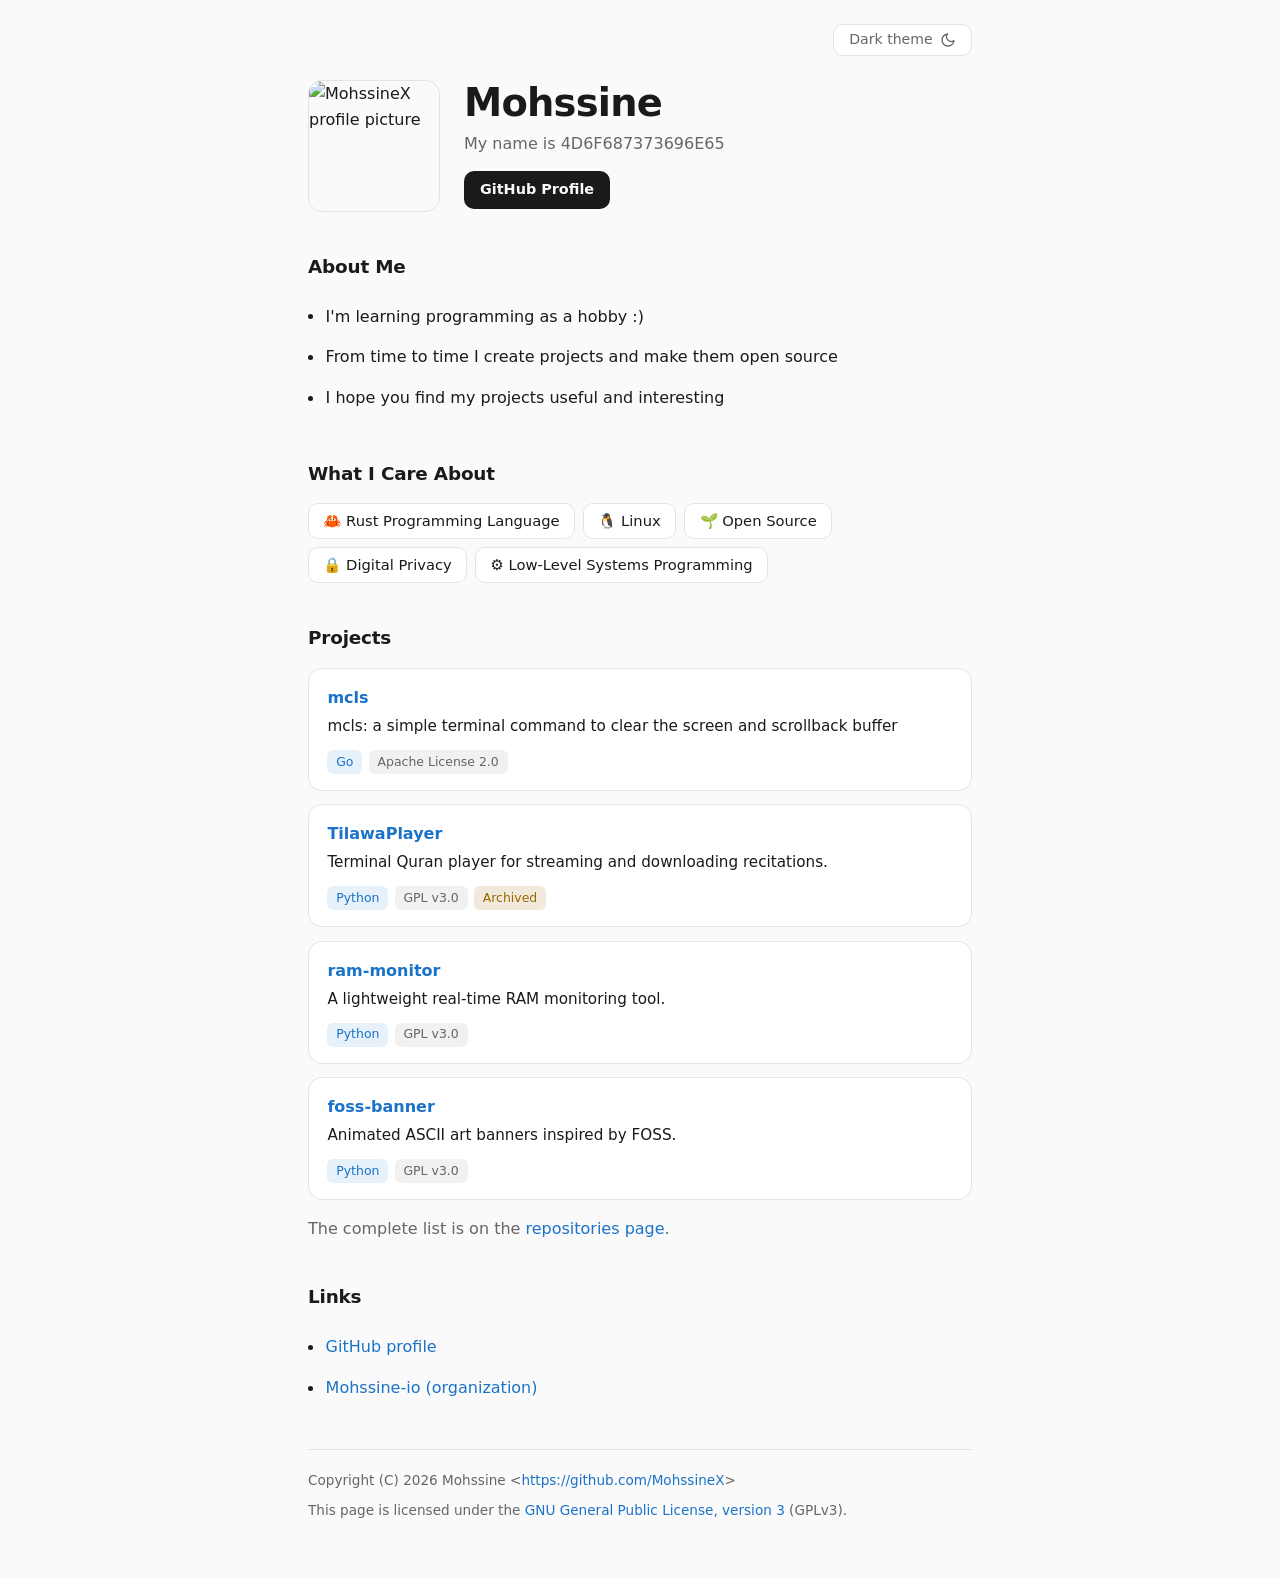
==== index.html @ 19cb1656 "Add files via upload" ====
<!-- Copyright (C) 2026 Mohssine <https://github.com/MohssineX> -->
<!DOCTYPE html>
<html lang="en">
<head>
<meta charset="utf-8">
<meta name="viewport" content="width=device-width, initial-scale=1">
<meta name="color-scheme" content="dark light">
<title>Mohssine</title>

<style>
  /* Dark is the default; light follows the system, and the toggle overrides both */
  :root {
    --bg: #0a0a0a;
    --surface: #131313;
    --surface-2: #1b1b1b;
    --fg: #ececec;
    --muted: #9a9a9a;
    --border: #262626;
    --accent: #69b7ed;
    --accent-soft: rgba(105, 183, 237, .14);
    --warn: #f5c542;
    --warn-soft: rgba(245, 197, 66, .15);
    --radius: 14px;
    --radius-sm: 10px;
  }

  @media (prefers-color-scheme: light) {
    :root:not([data-theme="dark"]) {
      --bg: #fafafa;
      --surface: #fff;
      --surface-2: #f1f1f1;
      --fg: #1a1a1a;
      --muted: #666;
      --border: #e4e4e4;
      --accent: #1a73c8;
      --accent-soft: rgba(26, 115, 200, .1);
      --warn: #9a6700;
      --warn-soft: rgba(154, 103, 0, .14);
    }
  }

  :root[data-theme="light"] {
    --bg: #fafafa;
    --surface: #fff;
    --surface-2: #f1f1f1;
    --fg: #1a1a1a;
    --muted: #666;
    --border: #e4e4e4;
    --accent: #1a73c8;
    --accent-soft: rgba(26, 115, 200, .1);
    --warn: #9a6700;
    --warn-soft: rgba(154, 103, 0, .14);
  }

  * { box-sizing: border-box; }

  html { color-scheme: dark light; }

  body {
    margin: 0;
    background: var(--bg);
    color: var(--fg);
    font-family: system-ui, -apple-system, "Segoe UI", Roboto, "Helvetica Neue", Arial, sans-serif;
    font-size: 16px;
    line-height: 1.65;
    -webkit-font-smoothing: antialiased;
  }

  .wrap {
    max-width: 44rem;
    margin: 0 auto;
    padding: 1.5rem 1.25rem 3rem;
  }

  a {
    color: var(--accent);
    text-decoration: none;
  }

  a:hover { text-decoration: underline; text-underline-offset: 3px; }

  a:focus-visible, button:focus-visible {
    outline: 2px solid var(--accent);
    outline-offset: 3px;
    border-radius: 6px;
  }

  /* Top bar */

  .topbar {
    display: flex;
    justify-content: flex-end;
  }

  .theme-toggle {
    background: var(--surface);
    color: var(--muted);
    border: 1px solid var(--border);
    border-radius: var(--radius-sm);
    display: inline-flex;
    align-items: center;
    gap: .45rem;
    padding: .4rem .95rem;
    font: inherit;
    font-size: .88rem;
    line-height: 1.2;
    cursor: pointer;
    transition: color .15s, border-color .15s;
  }

  .theme-toggle svg {
    width: 16px;
    height: 16px;
    fill: none;
    stroke: currentColor;
    stroke-width: 2;
    stroke-linecap: round;
    stroke-linejoin: round;
    flex: none;
  }

  .theme-toggle:hover { color: var(--fg); border-color: var(--muted); }

  /* Profile header */

  .profile-header {
    display: flex;
    align-items: center;
    gap: 1.5rem;
    margin: 1.5rem 0 2.5rem;
  }

  .profile-picture {
    width: 132px;
    height: 132px;
    border-radius: 14px;
    object-fit: cover;
    border: 1px solid var(--border);
    flex: none;
  }

  h1 {
    font-size: 2.4rem;
    line-height: 1.1;
    letter-spacing: -.02em;
    margin: 0 0 .4rem;
  }

  .subtitle {
    color: var(--muted);
    margin: 0 0 .9rem;
  }

  .github-link {
    display: inline-block;
    background: var(--fg);
    color: var(--bg);
    padding: .45rem 1rem;
    border-radius: var(--radius-sm);
    font-size: .9rem;
    font-weight: 600;
  }

  .github-link:hover { text-decoration: none; opacity: .85; }

  /* Sections */

  h2 {
    font-size: 1.15rem;
    letter-spacing: -.01em;
    margin: 2.5rem 0 .9rem;
  }

  p { margin: 0 0 .8rem; }

  ul.plain {
    list-style: none;
    padding: 0;
    margin: 0;
  }

  ul.plain li {
    padding: .45rem 0 .45rem 1.1rem;
    position: relative;
  }

  ul.plain li::before {
    content: "";
    position: absolute;
    left: 0;
    top: 1.1em;
    width: 5px;
    height: 5px;
    border-radius: 50%;
    background: var(--fg);
  }

  /* Interests as chips */

  .chips {
    display: flex;
    flex-wrap: wrap;
    gap: .5rem;
    list-style: none;
    padding: 0;
    margin: 0;
  }

  .chips li {
    background: var(--surface);
    border: 1px solid var(--border);
    border-radius: var(--radius-sm);
    padding: .3rem .9rem;
    font-size: .92rem;
  }

  /* Projects */

  .projects {
    display: grid;
    gap: .85rem;
  }

  .project {
    display: block;
    background: var(--surface);
    border: 1px solid var(--border);
    border-radius: var(--radius);
    padding: 1rem 1.15rem;
    color: inherit;
    transition: border-color .15s, background .15s;
  }

  .project:hover {
    text-decoration: none;
    border-color: var(--accent);
    background: var(--surface-2);
  }

  .project-name {
    display: block;
    color: var(--accent);
    font-weight: 600;
    margin-bottom: .15rem;
  }

  .project-desc {
    display: block;
    color: var(--fg);
    font-size: .95rem;
  }

  .tags {
    display: flex;
    flex-wrap: wrap;
    gap: .4rem;
    margin-top: .7rem;
  }

  .tag {
    background: var(--accent-soft);
    color: var(--accent);
    border-radius: 6px;
    padding: .1rem .55rem;
    font-size: .78rem;
    font-weight: 500;
  }

  .tag.stars {
    background: var(--surface-2);
    color: var(--muted);
  }

  .tag.stars:not([hidden]) {
    display: inline-flex;
    align-items: center;
    gap: .35rem;
  }

  .tag.stars svg {
    width: 12px;
    height: 12px;
    fill: var(--warn);
    flex: none;
  }

  .tag.archived {
    background: var(--warn-soft);
    color: var(--warn);
  }

  .tag.neutral {
    background: var(--surface-2);
    color: var(--muted);
  }

  .more { margin-top: 1rem; color: var(--muted); }

  /* Footer */

  hr {
    border: 0;
    border-top: 1px solid var(--border);
    margin: 2.5rem 0 1.2rem;
  }

  footer {
    color: var(--muted);
    font-size: .85rem;
  }

  footer p { margin-bottom: .5rem; }

  @media (max-width: 480px) {
    .profile-header { gap: 1rem; margin-bottom: 2rem; }
    .profile-picture { width: 88px; height: 88px; }
    h1 { font-size: 1.8rem; }
  }
</style>
</head>

<body>
<div class="wrap">

<div class="topbar">
  <button class="theme-toggle" id="theme-toggle" type="button" aria-label="Toggle dark and light theme"></button>
</div>

<header class="profile-header">
  <img
    class="profile-picture"
    src="https://github.com/MohssineX.png?size=360"
    alt="MohssineX profile picture"
  >

  <div>
    <h1>Mohssine</h1>
    <p class="subtitle">My name is 4D6F687373696E65</p>
    <a class="github-link" href="https://github.com/MohssineX" target="_blank" rel="noopener noreferrer">GitHub Profile</a>
  </div>
</header>

<main>

<h2>About Me</h2>
<ul class="plain">
  <li>I'm learning programming as a hobby :)</li>
  <li>From time to time I create projects and make them open source</li>
  <li>I hope you find my projects useful and interesting</li>
</ul>

<h2>What I Care About</h2>
<ul class="chips">
  <li>🦀 Rust Programming Language</li>
  <li>🐧 Linux</li>
  <li>🌱 Open Source</li>
  <li>🔒 Digital Privacy</li>
  <li>⚙️ Low-Level Systems Programming</li>
</ul>

<h2>Projects</h2>
<div class="projects">

  <a class="project" href="https://github.com/MohssineX/mcls" data-repo="mcls" target="_blank" rel="noopener noreferrer">
    <span class="project-name">mcls</span>
    <span class="project-desc">mcls: a simple terminal command to clear the screen and scrollback buffer</span>
    <span class="tags">
      <span class="tag">Go</span>
      <span class="tag neutral">Apache License 2.0</span>
      <span class="tag stars" hidden><svg viewBox="0 0 16 16" aria-hidden="true"><path d="M8 .25a.75.75 0 0 1 .673.418l1.882 3.815 4.21.612a.75.75 0 0 1 .416 1.279l-3.046 2.97.719 4.192a.751.751 0 0 1-1.088.791L8 12.347l-3.766 1.98a.75.75 0 0 1-1.088-.79l.72-4.194L.818 6.374a.75.75 0 0 1 .416-1.28l4.21-.611L7.327.668A.75.75 0 0 1 8 .25Z"/></svg><span class="count"></span></span>
    </span>
  </a>

  <a class="project" href="https://github.com/MohssineX/TilawaPlayer" data-repo="TilawaPlayer" target="_blank" rel="noopener noreferrer">
    <span class="project-name">TilawaPlayer</span>
    <span class="project-desc">Terminal Quran player for streaming and downloading recitations.</span>
    <span class="tags">
      <span class="tag">Python</span>
      <span class="tag neutral">GPL v3.0</span>
      <span class="tag archived">Archived</span>
      <span class="tag stars" hidden><svg viewBox="0 0 16 16" aria-hidden="true"><path d="M8 .25a.75.75 0 0 1 .673.418l1.882 3.815 4.21.612a.75.75 0 0 1 .416 1.279l-3.046 2.97.719 4.192a.751.751 0 0 1-1.088.791L8 12.347l-3.766 1.98a.75.75 0 0 1-1.088-.79l.72-4.194L.818 6.374a.75.75 0 0 1 .416-1.28l4.21-.611L7.327.668A.75.75 0 0 1 8 .25Z"/></svg><span class="count"></span></span>
    </span>
  </a>

  <a class="project" href="https://github.com/MohssineX/ram-monitor" data-repo="ram-monitor" target="_blank" rel="noopener noreferrer">
    <span class="project-name">ram-monitor</span>
    <span class="project-desc">A lightweight real-time RAM monitoring tool.</span>
    <span class="tags">
      <span class="tag">Python</span>
      <span class="tag neutral">GPL v3.0</span>
      <span class="tag stars" hidden><svg viewBox="0 0 16 16" aria-hidden="true"><path d="M8 .25a.75.75 0 0 1 .673.418l1.882 3.815 4.21.612a.75.75 0 0 1 .416 1.279l-3.046 2.97.719 4.192a.751.751 0 0 1-1.088.791L8 12.347l-3.766 1.98a.75.75 0 0 1-1.088-.79l.72-4.194L.818 6.374a.75.75 0 0 1 .416-1.28l4.21-.611L7.327.668A.75.75 0 0 1 8 .25Z"/></svg><span class="count"></span></span>
    </span>
  </a>

  <a class="project" href="https://github.com/MohssineX/foss-banner" data-repo="foss-banner" target="_blank" rel="noopener noreferrer">
    <span class="project-name">foss-banner</span>
    <span class="project-desc">Animated ASCII art banners inspired by FOSS.</span>
    <span class="tags">
      <span class="tag">Python</span>
      <span class="tag neutral">GPL v3.0</span>
      <span class="tag stars" hidden><svg viewBox="0 0 16 16" aria-hidden="true"><path d="M8 .25a.75.75 0 0 1 .673.418l1.882 3.815 4.21.612a.75.75 0 0 1 .416 1.279l-3.046 2.97.719 4.192a.751.751 0 0 1-1.088.791L8 12.347l-3.766 1.98a.75.75 0 0 1-1.088-.79l.72-4.194L.818 6.374a.75.75 0 0 1 .416-1.28l4.21-.611L7.327.668A.75.75 0 0 1 8 .25Z"/></svg><span class="count"></span></span>
    </span>
  </a>

</div>

<p class="more">
  The complete list is on the
  <a href="https://github.com/MohssineX?tab=repositories" target="_blank" rel="noopener noreferrer">repositories page</a>.
</p>

<h2>Links</h2>
<ul class="plain">
  <li><a href="https://github.com/MohssineX" target="_blank" rel="noopener noreferrer">GitHub profile</a></li>
  <li><a href="https://github.com/Mohssine-io" target="_blank" rel="noopener noreferrer">Mohssine-io (organization)</a></li>
</ul>

</main>

<hr>

<footer>
  <p>
    Copyright (C) 2026 Mohssine
    &lt;<a href="https://github.com/MohssineX" target="_blank" rel="noopener noreferrer">https://github.com/MohssineX</a>&gt;
  </p>
  <p>
    This page is licensed under the
    <a href="https://www.gnu.org/licenses/gpl-3.0.html" target="_blank" rel="noopener noreferrer">GNU General Public License, version 3</a>
    (GPLv3).
  </p>
</footer>

</div>

<script>
  // Tiny theme toggle: dark by default, follows system light, remembers the choice
  (function () {
    var root = document.documentElement;
    var btn = document.getElementById("theme-toggle");
    try {
      var saved = localStorage.getItem("theme");
      if (saved) root.setAttribute("data-theme", saved);
    } catch (e) {}

    function isLight() {
      var t = root.getAttribute("data-theme");
      if (t) return t === "light";
      return window.matchMedia("(prefers-color-scheme: light)").matches;
    }

    var SUN = '<svg viewBox="0 0 24 24" aria-hidden="true"><circle cx="12" cy="12" r="5"/><path d="M12 1v2M12 21v2M4.22 4.22l1.42 1.42M18.36 18.36l1.42 1.42M1 12h2M21 12h2M4.22 19.78l1.42-1.42M18.36 5.64l1.42-1.42"/></svg>';
    var MOON = '<svg viewBox="0 0 24 24" aria-hidden="true"><path d="M21 12.79A9 9 0 1 1 11.21 3 7 7 0 0 0 21 12.79z"/></svg>';

    function render() {
      // The button shows the theme you will switch TO
      btn.innerHTML = isLight() ? "Dark theme " + MOON : "Light theme " + SUN;
      btn.title = isLight() ? "Switch to dark theme" : "Switch to light theme";
    }
    render();

    btn.addEventListener("click", function () {
      var next = isLight() ? "dark" : "light";
      root.setAttribute("data-theme", next);
      try { localStorage.setItem("theme", next); } catch (e) {}
      render();
    });
  })();
</script>

<script>
  // Live star counts from GitHub, fetched on every page load (one API request)
  (function () {
    fetch("https://api.github.com/users/MohssineX/repos?per_page=100", {
      headers: { "Accept": "application/vnd.github+json" },
      cache: "no-store"
    })
      .then(function (res) { if (!res.ok) throw new Error(res.status); return res.json(); })
      .then(function (repos) {
        var stars = {};
        repos.forEach(function (r) { stars[r.name.toLowerCase()] = r.stargazers_count; });
        document.querySelectorAll("[data-repo]").forEach(function (card) {
          var n = stars[card.getAttribute("data-repo").toLowerCase()];
          if (typeof n !== "number") return;
          var tag = card.querySelector(".tag.stars");
          tag.querySelector(".count").textContent = n;
          tag.title = n + " GitHub stars";
          tag.hidden = false;
        });
      })
      .catch(function () { /* offline or rate-limited: stars stay hidden */ });
  })();
</script>

</body>
</html>
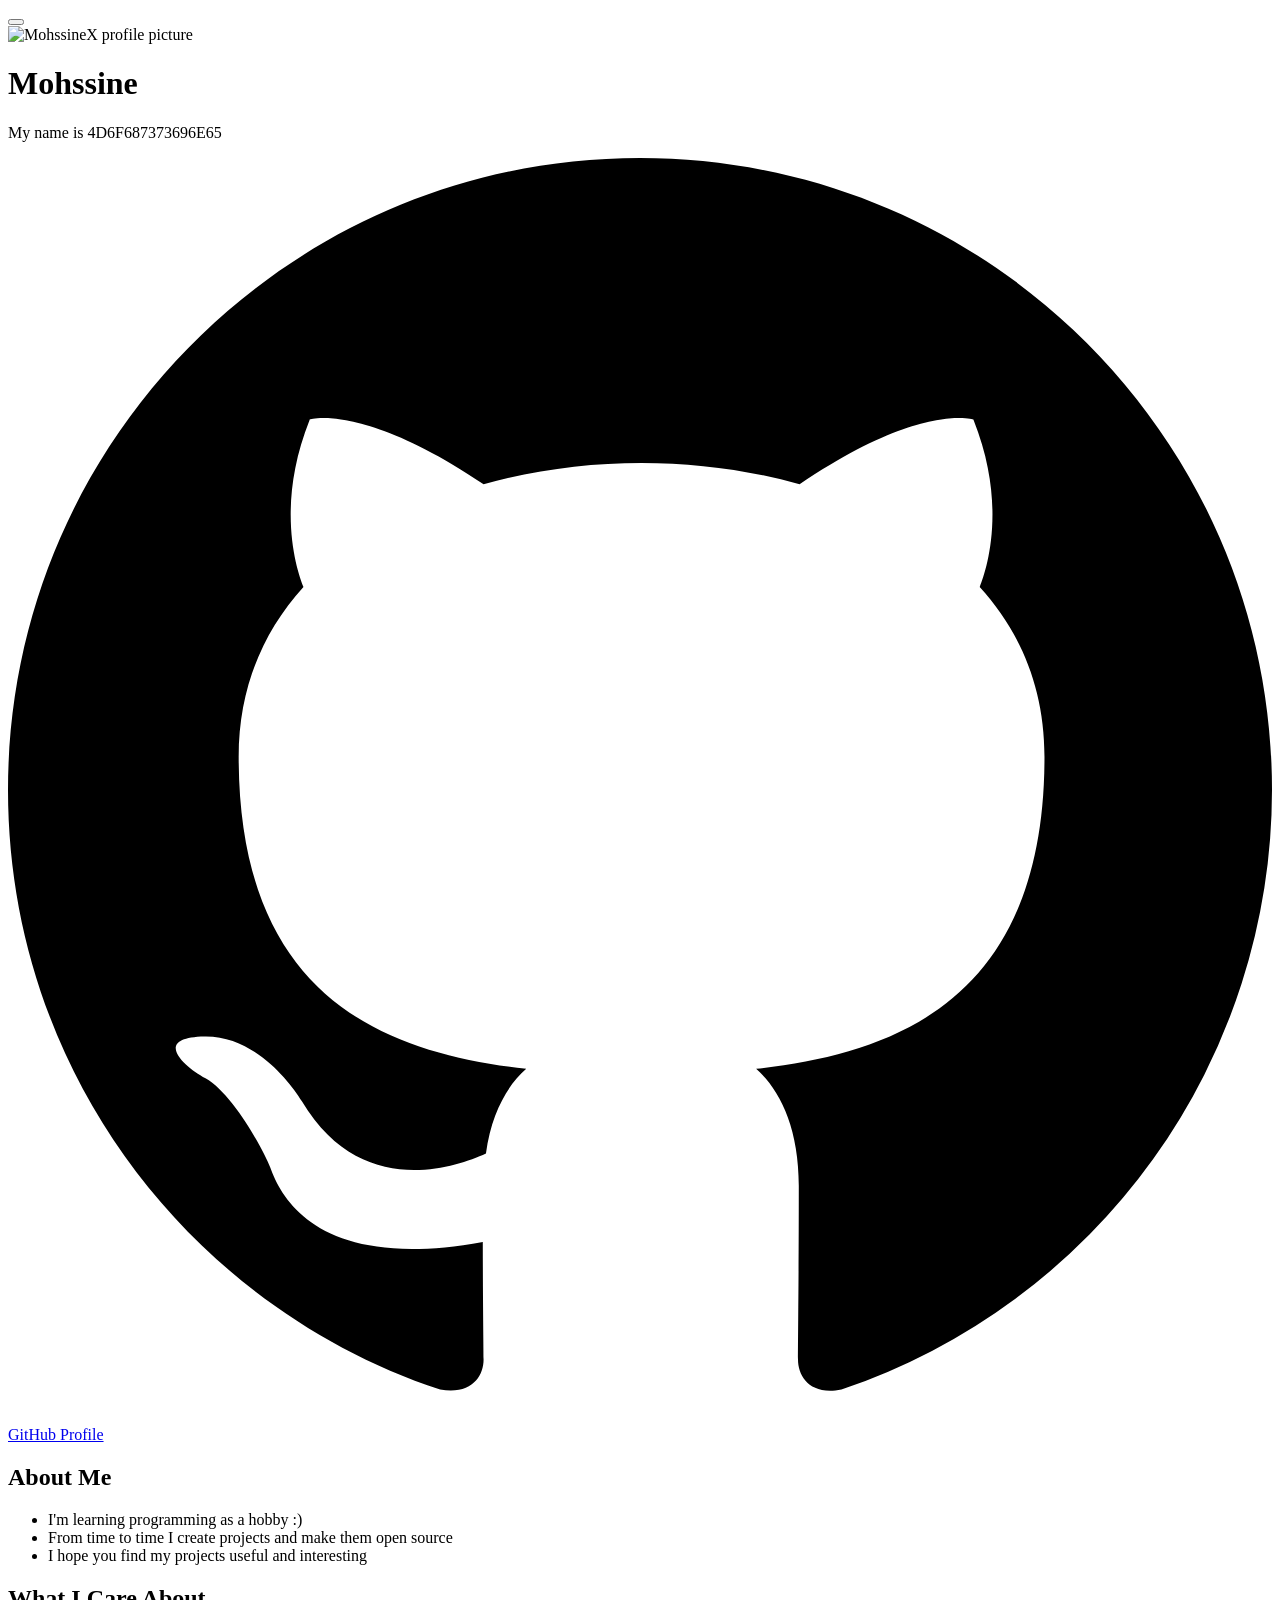
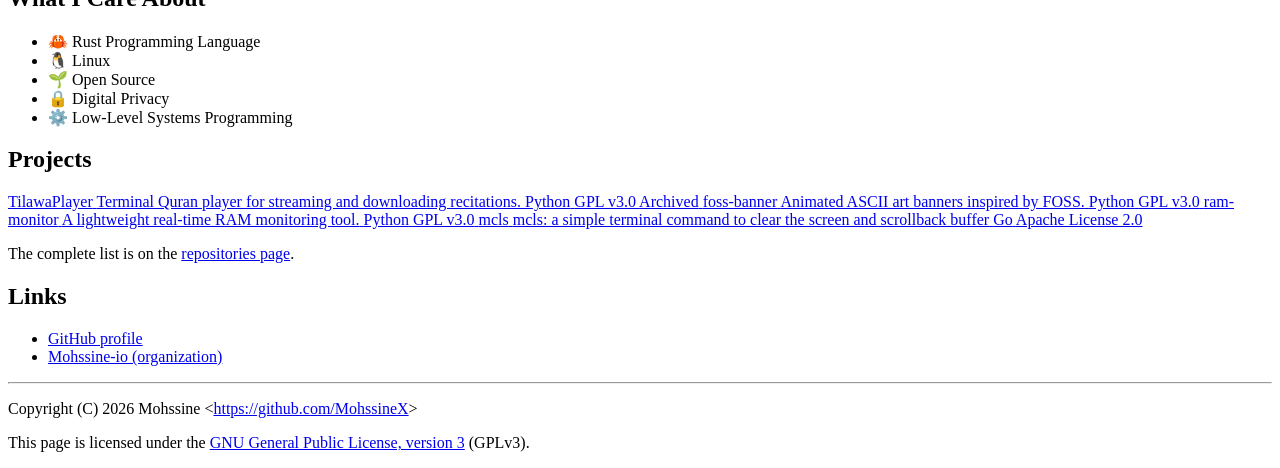
==== commit d40cef25: "Rename src/index.html to index.html" ====
--- a/index.html
+++ b/index.html
@@ -1,4 +1,6 @@
 <!-- Copyright (C) 2026 Mohssine <https://github.com/MohssineX> -->
+<!-- SPDX-License-Identifier: GPL-3.0-only -->
+
 <!DOCTYPE html>
 <html lang="en">
 <head>
@@ -7,316 +9,7 @@
 <meta name="color-scheme" content="dark light">
 <title>Mohssine</title>
 
-<style>
-  /* Dark is the default; light follows the system, and the toggle overrides both */
-  :root {
-    --bg: #0a0a0a;
-    --surface: #131313;
-    --surface-2: #1b1b1b;
-    --fg: #ececec;
-    --muted: #9a9a9a;
-    --border: #262626;
-    --accent: #69b7ed;
-    --accent-soft: rgba(105, 183, 237, .14);
-    --warn: #f5c542;
-    --warn-soft: rgba(245, 197, 66, .15);
-    --radius: 14px;
-    --radius-sm: 10px;
-  }
-
-  @media (prefers-color-scheme: light) {
-    :root:not([data-theme="dark"]) {
-      --bg: #fafafa;
-      --surface: #fff;
-      --surface-2: #f1f1f1;
-      --fg: #1a1a1a;
-      --muted: #666;
-      --border: #e4e4e4;
-      --accent: #1a73c8;
-      --accent-soft: rgba(26, 115, 200, .1);
-      --warn: #9a6700;
-      --warn-soft: rgba(154, 103, 0, .14);
-    }
-  }
-
-  :root[data-theme="light"] {
-    --bg: #fafafa;
-    --surface: #fff;
-    --surface-2: #f1f1f1;
-    --fg: #1a1a1a;
-    --muted: #666;
-    --border: #e4e4e4;
-    --accent: #1a73c8;
-    --accent-soft: rgba(26, 115, 200, .1);
-    --warn: #9a6700;
-    --warn-soft: rgba(154, 103, 0, .14);
-  }
-
-  * { box-sizing: border-box; }
-
-  html { color-scheme: dark light; }
-
-  body {
-    margin: 0;
-    background: var(--bg);
-    color: var(--fg);
-    font-family: system-ui, -apple-system, "Segoe UI", Roboto, "Helvetica Neue", Arial, sans-serif;
-    font-size: 16px;
-    line-height: 1.65;
-    -webkit-font-smoothing: antialiased;
-  }
-
-  .wrap {
-    max-width: 44rem;
-    margin: 0 auto;
-    padding: 1.5rem 1.25rem 3rem;
-  }
-
-  a {
-    color: var(--accent);
-    text-decoration: none;
-  }
-
-  a:hover { text-decoration: underline; text-underline-offset: 3px; }
-
-  a:focus-visible, button:focus-visible {
-    outline: 2px solid var(--accent);
-    outline-offset: 3px;
-    border-radius: 6px;
-  }
-
-  /* Top bar */
-
-  .topbar {
-    display: flex;
-    justify-content: flex-end;
-  }
-
-  .theme-toggle {
-    background: var(--surface);
-    color: var(--muted);
-    border: 1px solid var(--border);
-    border-radius: var(--radius-sm);
-    display: inline-flex;
-    align-items: center;
-    gap: .45rem;
-    padding: .4rem .95rem;
-    font: inherit;
-    font-size: .88rem;
-    line-height: 1.2;
-    cursor: pointer;
-    transition: color .15s, border-color .15s;
-  }
-
-  .theme-toggle svg {
-    width: 16px;
-    height: 16px;
-    fill: none;
-    stroke: currentColor;
-    stroke-width: 2;
-    stroke-linecap: round;
-    stroke-linejoin: round;
-    flex: none;
-  }
-
-  .theme-toggle:hover { color: var(--fg); border-color: var(--muted); }
-
-  /* Profile header */
-
-  .profile-header {
-    display: flex;
-    align-items: center;
-    gap: 1.5rem;
-    margin: 1.5rem 0 2.5rem;
-  }
-
-  .profile-picture {
-    width: 132px;
-    height: 132px;
-    border-radius: 14px;
-    object-fit: cover;
-    border: 1px solid var(--border);
-    flex: none;
-  }
-
-  h1 {
-    font-size: 2.4rem;
-    line-height: 1.1;
-    letter-spacing: -.02em;
-    margin: 0 0 .4rem;
-  }
-
-  .subtitle {
-    color: var(--muted);
-    margin: 0 0 .9rem;
-  }
-
-  .github-link {
-    display: inline-block;
-    background: var(--fg);
-    color: var(--bg);
-    padding: .45rem 1rem;
-    border-radius: var(--radius-sm);
-    font-size: .9rem;
-    font-weight: 600;
-  }
-
-  .github-link:hover { text-decoration: none; opacity: .85; }
-
-  /* Sections */
-
-  h2 {
-    font-size: 1.15rem;
-    letter-spacing: -.01em;
-    margin: 2.5rem 0 .9rem;
-  }
-
-  p { margin: 0 0 .8rem; }
-
-  ul.plain {
-    list-style: none;
-    padding: 0;
-    margin: 0;
-  }
-
-  ul.plain li {
-    padding: .45rem 0 .45rem 1.1rem;
-    position: relative;
-  }
-
-  ul.plain li::before {
-    content: "";
-    position: absolute;
-    left: 0;
-    top: 1.1em;
-    width: 5px;
-    height: 5px;
-    border-radius: 50%;
-    background: var(--fg);
-  }
-
-  /* Interests as chips */
-
-  .chips {
-    display: flex;
-    flex-wrap: wrap;
-    gap: .5rem;
-    list-style: none;
-    padding: 0;
-    margin: 0;
-  }
-
-  .chips li {
-    background: var(--surface);
-    border: 1px solid var(--border);
-    border-radius: var(--radius-sm);
-    padding: .3rem .9rem;
-    font-size: .92rem;
-  }
-
-  /* Projects */
-
-  .projects {
-    display: grid;
-    gap: .85rem;
-  }
-
-  .project {
-    display: block;
-    background: var(--surface);
-    border: 1px solid var(--border);
-    border-radius: var(--radius);
-    padding: 1rem 1.15rem;
-    color: inherit;
-    transition: border-color .15s, background .15s;
-  }
-
-  .project:hover {
-    text-decoration: none;
-    border-color: var(--accent);
-    background: var(--surface-2);
-  }
-
-  .project-name {
-    display: block;
-    color: var(--accent);
-    font-weight: 600;
-    margin-bottom: .15rem;
-  }
-
-  .project-desc {
-    display: block;
-    color: var(--fg);
-    font-size: .95rem;
-  }
-
-  .tags {
-    display: flex;
-    flex-wrap: wrap;
-    gap: .4rem;
-    margin-top: .7rem;
-  }
-
-  .tag {
-    background: var(--accent-soft);
-    color: var(--accent);
-    border-radius: 6px;
-    padding: .1rem .55rem;
-    font-size: .78rem;
-    font-weight: 500;
-  }
-
-  .tag.stars {
-    background: var(--surface-2);
-    color: var(--muted);
-  }
-
-  .tag.stars:not([hidden]) {
-    display: inline-flex;
-    align-items: center;
-    gap: .35rem;
-  }
-
-  .tag.stars svg {
-    width: 12px;
-    height: 12px;
-    fill: var(--warn);
-    flex: none;
-  }
-
-  .tag.archived {
-    background: var(--warn-soft);
-    color: var(--warn);
-  }
-
-  .tag.neutral {
-    background: var(--surface-2);
-    color: var(--muted);
-  }
-
-  .more { margin-top: 1rem; color: var(--muted); }
-
-  /* Footer */
-
-  hr {
-    border: 0;
-    border-top: 1px solid var(--border);
-    margin: 2.5rem 0 1.2rem;
-  }
-
-  footer {
-    color: var(--muted);
-    font-size: .85rem;
-  }
-
-  footer p { margin-bottom: .5rem; }
-
-  @media (max-width: 480px) {
-    .profile-header { gap: 1rem; margin-bottom: 2rem; }
-    .profile-picture { width: 88px; height: 88px; }
-    h1 { font-size: 1.8rem; }
-  }
-</style>
+<link rel="stylesheet" href="style.css">
 </head>
 
 <body>
@@ -336,7 +29,10 @@
   <div>
     <h1>Mohssine</h1>
     <p class="subtitle">My name is 4D6F687373696E65</p>
-    <a class="github-link" href="https://github.com/MohssineX" target="_blank" rel="noopener noreferrer">GitHub Profile</a>
+    <a class="github-link" href="https://github.com/MohssineX" target="_blank" rel="noopener noreferrer">
+      <svg viewBox="0 0 16 16" aria-hidden="true"><path d="M8 0C3.58 0 0 3.58 0 8c0 3.54 2.29 6.53 5.47 7.59.4.07.55-.17.55-.38 0-.19-.01-.82-.01-1.49-2.01.37-2.53-.49-2.69-.94-.09-.23-.48-.94-.82-1.13-.28-.15-.68-.52-.01-.53.63-.01 1.08.58 1.23.82.72 1.21 1.87.87 2.33.66.07-.52.28-.87.51-1.07-1.78-.2-3.64-.89-3.64-3.95 0-.87.31-1.59.82-2.15-.08-.2-.36-1.02.08-2.12 0 0 .67-.21 2.2.82.64-.18 1.32-.27 2-.27.68 0 1.36.09 2 .27 1.53-1.04 2.2-.82 2.2-.82.44 1.1.16 1.92.08 2.12.51.56.82 1.27.82 2.15 0 3.07-1.87 3.75-3.65 3.95.29.25.54.73.54 1.48 0 1.07-.01 1.93-.01 2.2 0 .21.15.46.55.38A8.013 8.013 0 0 0 16 8c0-4.42-3.58-8-8-8z"/></svg>
+      GitHub Profile
+    </a>
   </div>
 </header>
 
@@ -361,16 +57,6 @@
 <h2>Projects</h2>
 <div class="projects">
 
-  <a class="project" href="https://github.com/MohssineX/mcls" data-repo="mcls" target="_blank" rel="noopener noreferrer">
-    <span class="project-name">mcls</span>
-    <span class="project-desc">mcls: a simple terminal command to clear the screen and scrollback buffer</span>
-    <span class="tags">
-      <span class="tag">Go</span>
-      <span class="tag neutral">Apache License 2.0</span>
-      <span class="tag stars" hidden><svg viewBox="0 0 16 16" aria-hidden="true"><path d="M8 .25a.75.75 0 0 1 .673.418l1.882 3.815 4.21.612a.75.75 0 0 1 .416 1.279l-3.046 2.97.719 4.192a.751.751 0 0 1-1.088.791L8 12.347l-3.766 1.98a.75.75 0 0 1-1.088-.79l.72-4.194L.818 6.374a.75.75 0 0 1 .416-1.28l4.21-.611L7.327.668A.75.75 0 0 1 8 .25Z"/></svg><span class="count"></span></span>
-    </span>
-  </a>
-
   <a class="project" href="https://github.com/MohssineX/TilawaPlayer" data-repo="TilawaPlayer" target="_blank" rel="noopener noreferrer">
     <span class="project-name">TilawaPlayer</span>
     <span class="project-desc">Terminal Quran player for streaming and downloading recitations.</span>
@@ -378,6 +64,16 @@
       <span class="tag">Python</span>
       <span class="tag neutral">GPL v3.0</span>
       <span class="tag archived">Archived</span>
+      <span class="tag stars" hidden><svg viewBox="0 0 16 16" aria-hidden="true"><path d="M8 .25a.75.75 0 0 1 .673.418l1.882 3.815 4.21.612a.75.75 0 0 1 .416 1.279l-3.046 2.97.719 4.192a.751.751 0 0 1-1.088.791L8 12.347l-3.766 1.98a.75.75 0 0 1-1.088-.79l.72-4.194L.818 6.374a.75.75 0 0 1 .416-1.28l4.21-.611L7.327.668A.75.75 0 0 1 8 .25Z"/></svg><span class="count"></span></span>
+    </span>
+  </a>
+
+  <a class="project" href="https://github.com/MohssineX/foss-banner" data-repo="foss-banner" target="_blank" rel="noopener noreferrer">
+    <span class="project-name">foss-banner</span>
+    <span class="project-desc">Animated ASCII art banners inspired by FOSS.</span>
+    <span class="tags">
+      <span class="tag">Python</span>
+      <span class="tag neutral">GPL v3.0</span>
       <span class="tag stars" hidden><svg viewBox="0 0 16 16" aria-hidden="true"><path d="M8 .25a.75.75 0 0 1 .673.418l1.882 3.815 4.21.612a.75.75 0 0 1 .416 1.279l-3.046 2.97.719 4.192a.751.751 0 0 1-1.088.791L8 12.347l-3.766 1.98a.75.75 0 0 1-1.088-.79l.72-4.194L.818 6.374a.75.75 0 0 1 .416-1.28l4.21-.611L7.327.668A.75.75 0 0 1 8 .25Z"/></svg><span class="count"></span></span>
     </span>
   </a>
@@ -392,12 +88,12 @@
     </span>
   </a>
 
-  <a class="project" href="https://github.com/MohssineX/foss-banner" data-repo="foss-banner" target="_blank" rel="noopener noreferrer">
-    <span class="project-name">foss-banner</span>
-    <span class="project-desc">Animated ASCII art banners inspired by FOSS.</span>
+  <a class="project" href="https://github.com/MohssineX/mcls" data-repo="mcls" target="_blank" rel="noopener noreferrer">
+    <span class="project-name">mcls</span>
+    <span class="project-desc">mcls: a simple terminal command to clear the screen and scrollback buffer</span>
     <span class="tags">
-      <span class="tag">Python</span>
-      <span class="tag neutral">GPL v3.0</span>
+      <span class="tag">Go</span>
+      <span class="tag neutral">Apache License 2.0</span>
       <span class="tag stars" hidden><svg viewBox="0 0 16 16" aria-hidden="true"><path d="M8 .25a.75.75 0 0 1 .673.418l1.882 3.815 4.21.612a.75.75 0 0 1 .416 1.279l-3.046 2.97.719 4.192a.751.751 0 0 1-1.088.791L8 12.347l-3.766 1.98a.75.75 0 0 1-1.088-.79l.72-4.194L.818 6.374a.75.75 0 0 1 .416-1.28l4.21-.611L7.327.668A.75.75 0 0 1 8 .25Z"/></svg><span class="count"></span></span>
     </span>
   </a>
@@ -426,71 +122,14 @@
   </p>
   <p>
     This page is licensed under the
-    <a href="https://www.gnu.org/licenses/gpl-3.0.html" target="_blank" rel="noopener noreferrer">GNU General Public License, version 3</a>
+    <a href="https://github.com/MohssineX/portfolio/blob/main/LICENSE" target="_blank" rel="noopener noreferrer">GNU General Public License, version 3</a>
     (GPLv3).
   </p>
 </footer>
 
 </div>
 
-<script>
-  // Tiny theme toggle: dark by default, follows system light, remembers the choice
-  (function () {
-    var root = document.documentElement;
-    var btn = document.getElementById("theme-toggle");
-    try {
-      var saved = localStorage.getItem("theme");
-      if (saved) root.setAttribute("data-theme", saved);
-    } catch (e) {}
-
-    function isLight() {
-      var t = root.getAttribute("data-theme");
-      if (t) return t === "light";
-      return window.matchMedia("(prefers-color-scheme: light)").matches;
-    }
-
-    var SUN = '<svg viewBox="0 0 24 24" aria-hidden="true"><circle cx="12" cy="12" r="5"/><path d="M12 1v2M12 21v2M4.22 4.22l1.42 1.42M18.36 18.36l1.42 1.42M1 12h2M21 12h2M4.22 19.78l1.42-1.42M18.36 5.64l1.42-1.42"/></svg>';
-    var MOON = '<svg viewBox="0 0 24 24" aria-hidden="true"><path d="M21 12.79A9 9 0 1 1 11.21 3 7 7 0 0 0 21 12.79z"/></svg>';
-
-    function render() {
-      // The button shows the theme you will switch TO
-      btn.innerHTML = isLight() ? "Dark theme " + MOON : "Light theme " + SUN;
-      btn.title = isLight() ? "Switch to dark theme" : "Switch to light theme";
-    }
-    render();
-
-    btn.addEventListener("click", function () {
-      var next = isLight() ? "dark" : "light";
-      root.setAttribute("data-theme", next);
-      try { localStorage.setItem("theme", next); } catch (e) {}
-      render();
-    });
-  })();
-</script>
-
-<script>
-  // Live star counts from GitHub, fetched on every page load (one API request)
-  (function () {
-    fetch("https://api.github.com/users/MohssineX/repos?per_page=100", {
-      headers: { "Accept": "application/vnd.github+json" },
-      cache: "no-store"
-    })
-      .then(function (res) { if (!res.ok) throw new Error(res.status); return res.json(); })
-      .then(function (repos) {
-        var stars = {};
-        repos.forEach(function (r) { stars[r.name.toLowerCase()] = r.stargazers_count; });
-        document.querySelectorAll("[data-repo]").forEach(function (card) {
-          var n = stars[card.getAttribute("data-repo").toLowerCase()];
-          if (typeof n !== "number") return;
-          var tag = card.querySelector(".tag.stars");
-          tag.querySelector(".count").textContent = n;
-          tag.title = n + " GitHub stars";
-          tag.hidden = false;
-        });
-      })
-      .catch(function () { /* offline or rate-limited: stars stay hidden */ });
-  })();
-</script>
+<script src="script.js" defer></script>
 
 </body>
 </html>
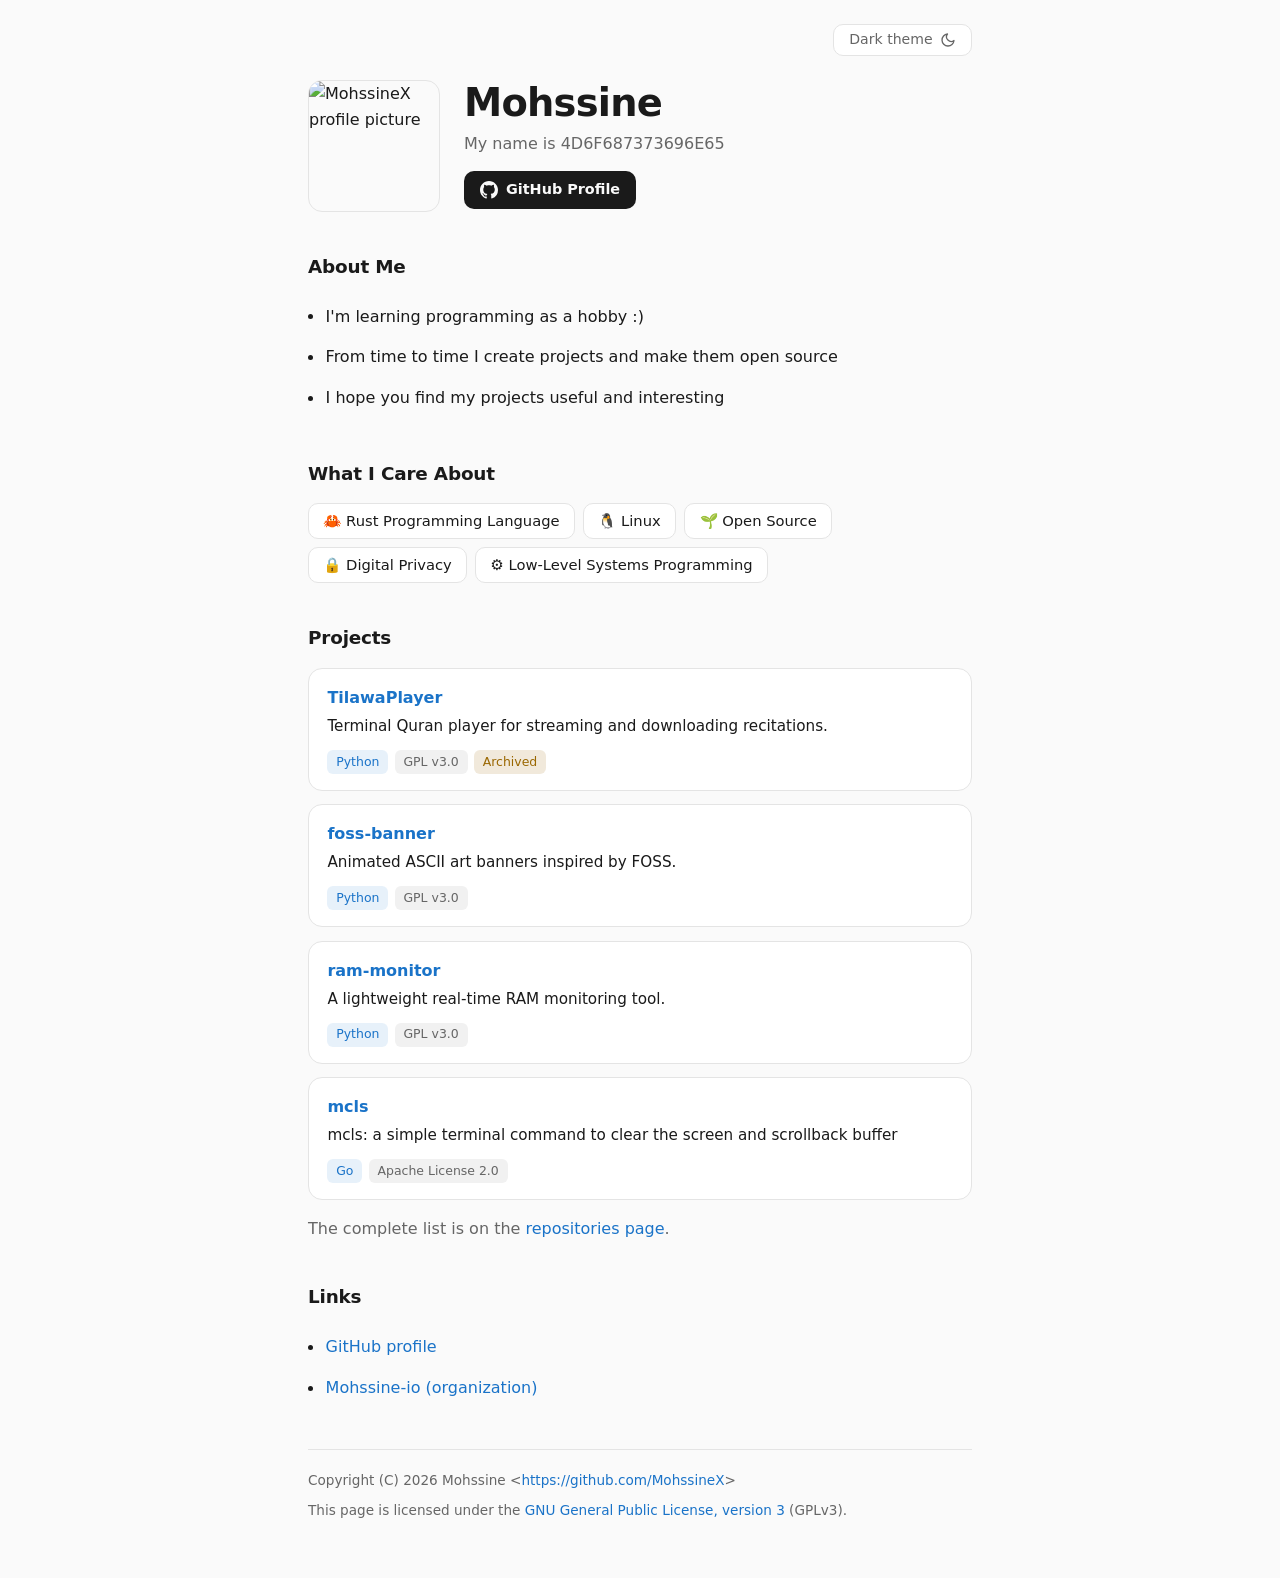
==== commit 74d7c5f2: "Update index.html" ====
--- a/index.html
+++ b/index.html
@@ -1,7 +1,8 @@
+<!DOCTYPE html>
+
 <!-- Copyright (C) 2026 Mohssine <https://github.com/MohssineX> -->
 <!-- SPDX-License-Identifier: GPL-3.0-only -->
 
-<!DOCTYPE html>
 <html lang="en">
 <head>
 <meta charset="utf-8">
--- a/style.css
+++ b/style.css
@@ -0,0 +1,320 @@
+/* Copyright (C) 2026 Mohssine <https://github.com/MohssineX> */
+/* SPDX-License-Identifier: GPL-3.0-only */
+
+/* Dark is the default; light follows the system, and the toggle overrides both */
+:root {
+  --bg: #0a0a0a;
+  --surface: #131313;
+  --surface-2: #1b1b1b;
+  --fg: #ececec;
+  --muted: #9a9a9a;
+  --border: #262626;
+  --accent: #69b7ed;
+  --accent-soft: rgba(105, 183, 237, .14);
+  --warn: #f5c542;
+  --warn-soft: rgba(245, 197, 66, .15);
+  --radius: 14px;
+  --radius-sm: 10px;
+}
+
+@media (prefers-color-scheme: light) {
+  :root:not([data-theme="dark"]) {
+    --bg: #fafafa;
+    --surface: #fff;
+    --surface-2: #f1f1f1;
+    --fg: #1a1a1a;
+    --muted: #666;
+    --border: #e4e4e4;
+    --accent: #1a73c8;
+    --accent-soft: rgba(26, 115, 200, .1);
+    --warn: #9a6700;
+    --warn-soft: rgba(154, 103, 0, .14);
+  }
+}
+
+:root[data-theme="light"] {
+  --bg: #fafafa;
+  --surface: #fff;
+  --surface-2: #f1f1f1;
+  --fg: #1a1a1a;
+  --muted: #666;
+  --border: #e4e4e4;
+  --accent: #1a73c8;
+  --accent-soft: rgba(26, 115, 200, .1);
+  --warn: #9a6700;
+  --warn-soft: rgba(154, 103, 0, .14);
+}
+
+* { box-sizing: border-box; }
+
+html { color-scheme: dark light; }
+
+body {
+  margin: 0;
+  background: var(--bg);
+  color: var(--fg);
+  font-family: system-ui, -apple-system, "Segoe UI", Roboto, "Helvetica Neue", Arial, sans-serif;
+  font-size: 16px;
+  line-height: 1.65;
+  -webkit-font-smoothing: antialiased;
+}
+
+.wrap {
+  max-width: 44rem;
+  margin: 0 auto;
+  padding: 1.5rem 1.25rem 3rem;
+}
+
+a {
+  color: var(--accent);
+  text-decoration: none;
+}
+
+a:hover { text-decoration: underline; text-underline-offset: 3px; }
+
+a:focus-visible, button:focus-visible {
+  outline: 2px solid var(--accent);
+  outline-offset: 3px;
+  border-radius: 6px;
+}
+
+/* Top bar */
+
+.topbar {
+  display: flex;
+  justify-content: flex-end;
+}
+
+.theme-toggle {
+  background: var(--surface);
+  color: var(--muted);
+  border: 1px solid var(--border);
+  border-radius: var(--radius-sm);
+  display: inline-flex;
+  align-items: center;
+  gap: .45rem;
+  padding: .4rem .95rem;
+  font: inherit;
+  font-size: .88rem;
+  line-height: 1.2;
+  cursor: pointer;
+  transition: color .15s, border-color .15s;
+}
+
+.theme-toggle svg {
+  width: 16px;
+  height: 16px;
+  fill: none;
+  stroke: currentColor;
+  stroke-width: 2;
+  stroke-linecap: round;
+  stroke-linejoin: round;
+  flex: none;
+}
+
+.theme-toggle:hover { color: var(--fg); border-color: var(--muted); }
+
+/* Profile header */
+
+.profile-header {
+  display: flex;
+  align-items: center;
+  gap: 1.5rem;
+  margin: 1.5rem 0 2.5rem;
+}
+
+.profile-picture {
+  width: 132px;
+  height: 132px;
+  border-radius: 14px;
+  object-fit: cover;
+  border: 1px solid var(--border);
+  flex: none;
+}
+
+h1 {
+  font-size: 2.4rem;
+  line-height: 1.1;
+  letter-spacing: -.02em;
+  margin: 0 0 .4rem;
+}
+
+.subtitle {
+  color: var(--muted);
+  margin: 0 0 .9rem;
+}
+
+.github-link {
+  display: inline-flex;
+  align-items: center;
+  gap: .5rem;
+  background: var(--fg);
+  color: var(--bg);
+  padding: .45rem 1rem;
+  border-radius: var(--radius-sm);
+  font-size: .9rem;
+  font-weight: 600;
+}
+
+.github-link svg {
+  width: 18px;
+  height: 18px;
+  fill: currentColor;
+  flex: none;
+}
+
+.github-link:hover { text-decoration: none; opacity: .85; }
+
+/* Sections */
+
+h2 {
+  font-size: 1.15rem;
+  letter-spacing: -.01em;
+  margin: 2.5rem 0 .9rem;
+}
+
+p { margin: 0 0 .8rem; }
+
+ul.plain {
+  list-style: none;
+  padding: 0;
+  margin: 0;
+}
+
+ul.plain li {
+  padding: .45rem 0 .45rem 1.1rem;
+  position: relative;
+}
+
+ul.plain li::before {
+  content: "";
+  position: absolute;
+  left: 0;
+  top: 1.1em;
+  width: 5px;
+  height: 5px;
+  border-radius: 50%;
+  background: var(--fg);
+}
+
+/* Interests as chips */
+
+.chips {
+  display: flex;
+  flex-wrap: wrap;
+  gap: .5rem;
+  list-style: none;
+  padding: 0;
+  margin: 0;
+}
+
+.chips li {
+  background: var(--surface);
+  border: 1px solid var(--border);
+  border-radius: var(--radius-sm);
+  padding: .3rem .9rem;
+  font-size: .92rem;
+}
+
+/* Projects */
+
+.projects {
+  display: grid;
+  gap: .85rem;
+}
+
+.project {
+  display: block;
+  background: var(--surface);
+  border: 1px solid var(--border);
+  border-radius: var(--radius);
+  padding: 1rem 1.15rem;
+  color: inherit;
+  transition: border-color .15s, background .15s;
+}
+
+.project:hover {
+  text-decoration: none;
+  border-color: var(--accent);
+  background: var(--surface-2);
+}
+
+.project-name {
+  display: block;
+  color: var(--accent);
+  font-weight: 600;
+  margin-bottom: .15rem;
+}
+
+.project-desc {
+  display: block;
+  color: var(--fg);
+  font-size: .95rem;
+}
+
+.tags {
+  display: flex;
+  flex-wrap: wrap;
+  gap: .4rem;
+  margin-top: .7rem;
+}
+
+.tag {
+  background: var(--accent-soft);
+  color: var(--accent);
+  border-radius: 6px;
+  padding: .1rem .55rem;
+  font-size: .78rem;
+  font-weight: 500;
+}
+
+.tag.stars {
+  background: var(--surface-2);
+  color: var(--muted);
+}
+
+.tag.stars:not([hidden]) {
+  display: inline-flex;
+  align-items: center;
+  gap: .35rem;
+}
+
+.tag.stars svg {
+  width: 12px;
+  height: 12px;
+  fill: var(--warn);
+  flex: none;
+}
+
+.tag.archived {
+  background: var(--warn-soft);
+  color: var(--warn);
+}
+
+.tag.neutral {
+  background: var(--surface-2);
+  color: var(--muted);
+}
+
+.more { margin-top: 1rem; color: var(--muted); }
+
+/* Footer */
+
+hr {
+  border: 0;
+  border-top: 1px solid var(--border);
+  margin: 2.5rem 0 1.2rem;
+}
+
+footer {
+  color: var(--muted);
+  font-size: .85rem;
+}
+
+footer p { margin-bottom: .5rem; }
+
+@media (max-width: 480px) {
+  .profile-header { gap: 1rem; margin-bottom: 2rem; }
+  .profile-picture { width: 88px; height: 88px; }
+  h1 { font-size: 1.8rem; }
+}
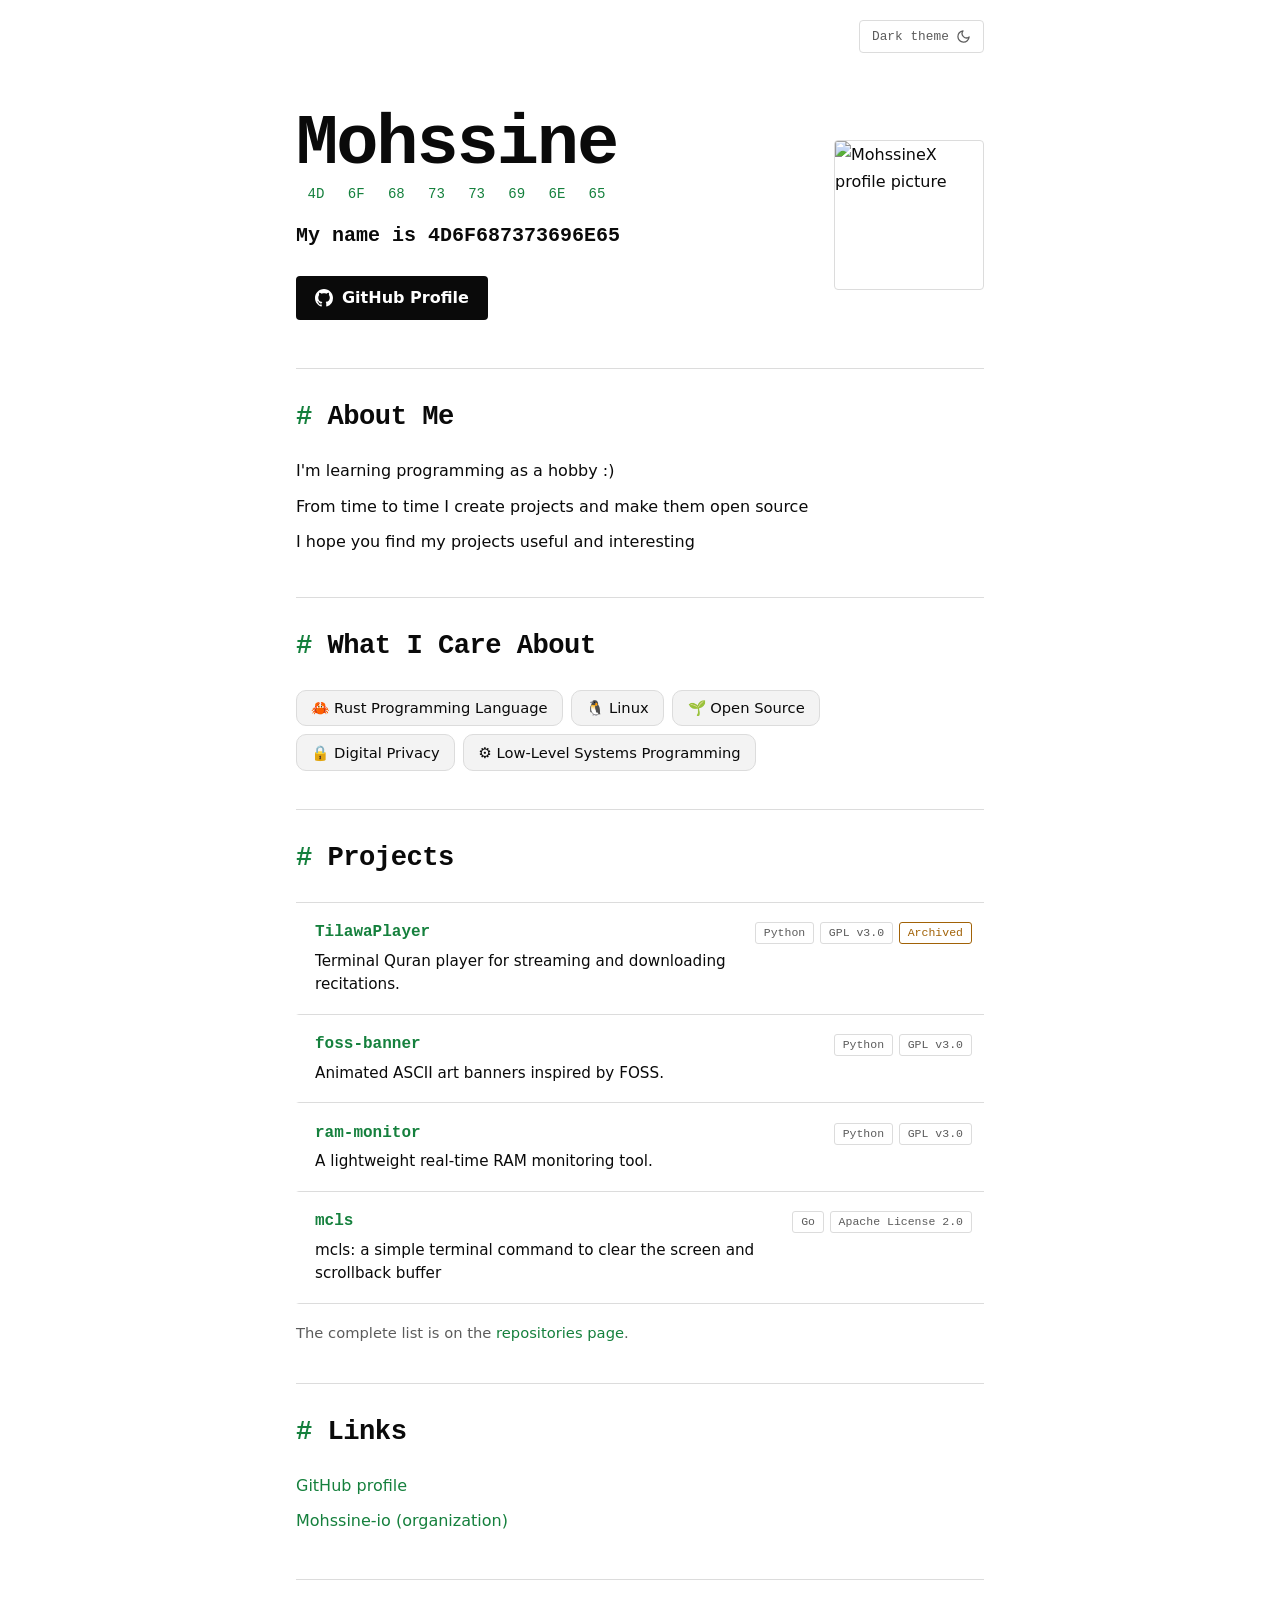
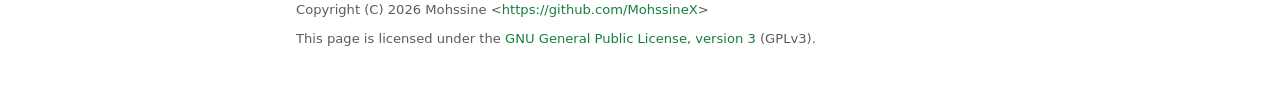
==== commit 0aa6ad0b: "Update index.html" ====
--- a/index.html
+++ b/index.html
@@ -10,10 +10,22 @@
 <meta name="color-scheme" content="dark light">
 <title>Mohssine</title>
 
+<script>
+// Apply the saved theme before first paint to avoid a flash
+try {
+  var t = localStorage.getItem("theme");
+  if (t === "light" || t === "dark") document.documentElement.setAttribute("data-theme", t);
+} catch (e) {}
+</script>
 <link rel="stylesheet" href="style.css">
 </head>
 
 <body>
+<svg width="0" height="0" style="position:absolute" aria-hidden="true">
+  <symbol id="star" viewBox="0 0 16 16"><path d="M8 .25a.75.75 0 0 1 .673.418l1.882 3.815 4.21.612a.75.75 0 0 1 .416 1.279l-3.046 2.97.719 4.192a.751.751 0 0 1-1.088.791L8 12.347l-3.766 1.98a.75.75 0 0 1-1.088-.79l.72-4.194L.818 6.374a.75.75 0 0 1 .416-1.28l4.21-.611L7.327.668A.75.75 0 0 1 8 .25Z"/></symbol>
+  <symbol id="fork" viewBox="0 0 16 16"><path d="M5 5.372v.878c0 .414.336.75.75.75h4.5a.75.75 0 0 0 .75-.75v-.878a2.25 2.25 0 1 1 1.5 0v.878a2.25 2.25 0 0 1-2.25 2.25h-1.5v2.128a2.251 2.251 0 1 1-1.5 0V8.5h-1.5A2.25 2.25 0 0 1 3.5 6.25v-.878a2.25 2.25 0 1 1 1.5 0ZM5 3.25a.75.75 0 1 0-1.5 0 .75.75 0 0 0 1.5 0Zm6.75.75a.75.75 0 1 0 0-1.5.75.75 0 0 0 0 1.5Zm-3 8.75a.75.75 0 1 0-1.5 0 .75.75 0 0 0 1.5 0Z"/></symbol>
+</svg>
+
 <div class="wrap">
 
 <div class="topbar">
@@ -21,20 +33,20 @@
 </div>
 
 <header class="profile-header">
-  <img
-    class="profile-picture"
-    src="https://github.com/MohssineX.png?size=360"
-    alt="MohssineX profile picture"
-  >
-
   <div>
-    <h1>Mohssine</h1>
+    <h1 aria-label="Mohssine"><span data-hex="4D" aria-hidden="true">M</span><span data-hex="6F" aria-hidden="true">o</span><span data-hex="68" aria-hidden="true">h</span><span data-hex="73" aria-hidden="true">s</span><span data-hex="73" aria-hidden="true">s</span><span data-hex="69" aria-hidden="true">i</span><span data-hex="6E" aria-hidden="true">n</span><span data-hex="65" aria-hidden="true">e</span></h1>
     <p class="subtitle">My name is 4D6F687373696E65</p>
     <a class="github-link" href="https://github.com/MohssineX" target="_blank" rel="noopener noreferrer">
       <svg viewBox="0 0 16 16" aria-hidden="true"><path d="M8 0C3.58 0 0 3.58 0 8c0 3.54 2.29 6.53 5.47 7.59.4.07.55-.17.55-.38 0-.19-.01-.82-.01-1.49-2.01.37-2.53-.49-2.69-.94-.09-.23-.48-.94-.82-1.13-.28-.15-.68-.52-.01-.53.63-.01 1.08.58 1.23.82.72 1.21 1.87.87 2.33.66.07-.52.28-.87.51-1.07-1.78-.2-3.64-.89-3.64-3.95 0-.87.31-1.59.82-2.15-.08-.2-.36-1.02.08-2.12 0 0 .67-.21 2.2.82.64-.18 1.32-.27 2-.27.68 0 1.36.09 2 .27 1.53-1.04 2.2-.82 2.2-.82.44 1.1.16 1.92.08 2.12.51.56.82 1.27.82 2.15 0 3.07-1.87 3.75-3.65 3.95.29.25.54.73.54 1.48 0 1.07-.01 1.93-.01 2.2 0 .21.15.46.55.38A8.013 8.013 0 0 0 16 8c0-4.42-3.58-8-8-8z"/></svg>
       GitHub Profile
     </a>
   </div>
+
+  <img
+    class="profile-picture"
+    src="https://github.com/MohssineX.png?size=360"
+    alt="MohssineX profile picture"
+  >
 </header>
 
 <main>
@@ -63,9 +75,10 @@
     <span class="project-desc">Terminal Quran player for streaming and downloading recitations.</span>
     <span class="tags">
       <span class="tag">Python</span>
-      <span class="tag neutral">GPL v3.0</span>
+      <span class="tag">GPL v3.0</span>
       <span class="tag archived">Archived</span>
-      <span class="tag stars" hidden><svg viewBox="0 0 16 16" aria-hidden="true"><path d="M8 .25a.75.75 0 0 1 .673.418l1.882 3.815 4.21.612a.75.75 0 0 1 .416 1.279l-3.046 2.97.719 4.192a.751.751 0 0 1-1.088.791L8 12.347l-3.766 1.98a.75.75 0 0 1-1.088-.79l.72-4.194L.818 6.374a.75.75 0 0 1 .416-1.28l4.21-.611L7.327.668A.75.75 0 0 1 8 .25Z"/></svg><span class="count"></span></span>
+      <span class="tag stars" hidden><svg viewBox="0 0 16 16" aria-hidden="true"><use href="#star"/></svg><span class="count"></span></span>
+      <span class="tag forks" hidden><svg viewBox="0 0 16 16" aria-hidden="true"><use href="#fork"/></svg><span class="count"></span></span>
     </span>
   </a>
 
@@ -74,8 +87,9 @@
     <span class="project-desc">Animated ASCII art banners inspired by FOSS.</span>
     <span class="tags">
       <span class="tag">Python</span>
-      <span class="tag neutral">GPL v3.0</span>
-      <span class="tag stars" hidden><svg viewBox="0 0 16 16" aria-hidden="true"><path d="M8 .25a.75.75 0 0 1 .673.418l1.882 3.815 4.21.612a.75.75 0 0 1 .416 1.279l-3.046 2.97.719 4.192a.751.751 0 0 1-1.088.791L8 12.347l-3.766 1.98a.75.75 0 0 1-1.088-.79l.72-4.194L.818 6.374a.75.75 0 0 1 .416-1.28l4.21-.611L7.327.668A.75.75 0 0 1 8 .25Z"/></svg><span class="count"></span></span>
+      <span class="tag">GPL v3.0</span>
+      <span class="tag stars" hidden><svg viewBox="0 0 16 16" aria-hidden="true"><use href="#star"/></svg><span class="count"></span></span>
+      <span class="tag forks" hidden><svg viewBox="0 0 16 16" aria-hidden="true"><use href="#fork"/></svg><span class="count"></span></span>
     </span>
   </a>
 
@@ -84,8 +98,9 @@
     <span class="project-desc">A lightweight real-time RAM monitoring tool.</span>
     <span class="tags">
       <span class="tag">Python</span>
-      <span class="tag neutral">GPL v3.0</span>
-      <span class="tag stars" hidden><svg viewBox="0 0 16 16" aria-hidden="true"><path d="M8 .25a.75.75 0 0 1 .673.418l1.882 3.815 4.21.612a.75.75 0 0 1 .416 1.279l-3.046 2.97.719 4.192a.751.751 0 0 1-1.088.791L8 12.347l-3.766 1.98a.75.75 0 0 1-1.088-.79l.72-4.194L.818 6.374a.75.75 0 0 1 .416-1.28l4.21-.611L7.327.668A.75.75 0 0 1 8 .25Z"/></svg><span class="count"></span></span>
+      <span class="tag">GPL v3.0</span>
+      <span class="tag stars" hidden><svg viewBox="0 0 16 16" aria-hidden="true"><use href="#star"/></svg><span class="count"></span></span>
+      <span class="tag forks" hidden><svg viewBox="0 0 16 16" aria-hidden="true"><use href="#fork"/></svg><span class="count"></span></span>
     </span>
   </a>
 
@@ -94,8 +109,9 @@
     <span class="project-desc">mcls: a simple terminal command to clear the screen and scrollback buffer</span>
     <span class="tags">
       <span class="tag">Go</span>
-      <span class="tag neutral">Apache License 2.0</span>
-      <span class="tag stars" hidden><svg viewBox="0 0 16 16" aria-hidden="true"><path d="M8 .25a.75.75 0 0 1 .673.418l1.882 3.815 4.21.612a.75.75 0 0 1 .416 1.279l-3.046 2.97.719 4.192a.751.751 0 0 1-1.088.791L8 12.347l-3.766 1.98a.75.75 0 0 1-1.088-.79l.72-4.194L.818 6.374a.75.75 0 0 1 .416-1.28l4.21-.611L7.327.668A.75.75 0 0 1 8 .25Z"/></svg><span class="count"></span></span>
+      <span class="tag">Apache License 2.0</span>
+      <span class="tag stars" hidden><svg viewBox="0 0 16 16" aria-hidden="true"><use href="#star"/></svg><span class="count"></span></span>
+      <span class="tag forks" hidden><svg viewBox="0 0 16 16" aria-hidden="true"><use href="#fork"/></svg><span class="count"></span></span>
     </span>
   </a>
 
@@ -113,8 +129,6 @@
 </ul>
 
 </main>
-
-<hr>
 
 <footer>
   <p>
--- a/style.css
+++ b/style.css
@@ -1,109 +1,96 @@
 /* Copyright (C) 2026 Mohssine <https://github.com/MohssineX> */
 /* SPDX-License-Identifier: GPL-3.0-only */
 
-/* Dark is the default; light follows the system, and the toggle overrides both */
+/* Black is the default; light follows the system, and the toggle overrides both */
 :root {
-  --bg: #0a0a0a;
-  --surface: #131313;
-  --surface-2: #1b1b1b;
-  --fg: #ececec;
+  --bg: #000000;
+  --panel: #0d0d0d;
+  --fg: #f2f2f2;
   --muted: #9a9a9a;
-  --border: #262626;
-  --accent: #69b7ed;
-  --accent-soft: rgba(105, 183, 237, .14);
-  --warn: #f5c542;
-  --warn-soft: rgba(245, 197, 66, .15);
-  --radius: 14px;
-  --radius-sm: 10px;
+  --line: #242424;
+  --accent: #3ddc6e;
+  --accent-ink: #000000;
+  --warn: #ffd43b;
+  --mono: ui-monospace, "JetBrains Mono", "SF Mono", Menlo, Consolas, "Liberation Mono", monospace;
+  --sans: system-ui, -apple-system, "Segoe UI", Roboto, "Helvetica Neue", Arial, sans-serif;
 }
 
 @media (prefers-color-scheme: light) {
   :root:not([data-theme="dark"]) {
-    --bg: #fafafa;
-    --surface: #fff;
-    --surface-2: #f1f1f1;
-    --fg: #1a1a1a;
-    --muted: #666;
-    --border: #e4e4e4;
-    --accent: #1a73c8;
-    --accent-soft: rgba(26, 115, 200, .1);
-    --warn: #9a6700;
-    --warn-soft: rgba(154, 103, 0, .14);
+    --bg: #ffffff;
+    --panel: #f3f3f3;
+    --fg: #0a0a0a;
+    --muted: #5c5c5c;
+    --line: #dcdcdc;
+    --accent: #15803d;
+    --accent-ink: #ffffff;
+    --warn: #a16207;
   }
 }
 
 :root[data-theme="light"] {
-  --bg: #fafafa;
-  --surface: #fff;
-  --surface-2: #f1f1f1;
-  --fg: #1a1a1a;
-  --muted: #666;
-  --border: #e4e4e4;
-  --accent: #1a73c8;
-  --accent-soft: rgba(26, 115, 200, .1);
-  --warn: #9a6700;
-  --warn-soft: rgba(154, 103, 0, .14);
+  --bg: #ffffff;
+  --panel: #f3f3f3;
+  --fg: #0a0a0a;
+  --muted: #5c5c5c;
+  --line: #dcdcdc;
+  --accent: #15803d;
+  --accent-ink: #ffffff;
+  --warn: #a16207;
 }
 
 * { box-sizing: border-box; }
-
 html { color-scheme: dark light; }
 
 body {
   margin: 0;
   background: var(--bg);
   color: var(--fg);
-  font-family: system-ui, -apple-system, "Segoe UI", Roboto, "Helvetica Neue", Arial, sans-serif;
-  font-size: 16px;
-  line-height: 1.65;
+  font-family: var(--sans);
+  font-size: 1rem;
+  line-height: 1.7;
   -webkit-font-smoothing: antialiased;
 }
 
 .wrap {
-  max-width: 44rem;
+  max-width: 46rem;
   margin: 0 auto;
-  padding: 1.5rem 1.25rem 3rem;
-}
-
-a {
-  color: var(--accent);
-  text-decoration: none;
-}
-
-a:hover { text-decoration: underline; text-underline-offset: 3px; }
-
+  padding: 1.25rem 1.5rem 3rem;
+}
+
+a { color: var(--accent); text-decoration: none; }
+a:hover { text-decoration: underline; text-underline-offset: 4px; }
 a:focus-visible, button:focus-visible {
   outline: 2px solid var(--accent);
   outline-offset: 3px;
-  border-radius: 6px;
-}
+  border-radius: 3px;
+}
+
+p { margin: 0 0 .8rem; }
 
 /* Top bar */
 
-.topbar {
-  display: flex;
-  justify-content: flex-end;
-}
+.topbar { display: flex; justify-content: flex-end; }
 
 .theme-toggle {
-  background: var(--surface);
+  background: none;
   color: var(--muted);
-  border: 1px solid var(--border);
-  border-radius: var(--radius-sm);
+  border: 1px solid var(--line);
+  border-radius: 4px;
   display: inline-flex;
   align-items: center;
   gap: .45rem;
-  padding: .4rem .95rem;
+  padding: .3rem .75rem;
   font: inherit;
-  font-size: .88rem;
-  line-height: 1.2;
+  font-family: var(--mono);
+  font-size: .8rem;
   cursor: pointer;
   transition: color .15s, border-color .15s;
 }
 
 .theme-toggle svg {
-  width: 16px;
-  height: 16px;
+  width: 15px;
+  height: 15px;
   fill: none;
   stroke: currentColor;
   stroke-width: 2;
@@ -114,207 +101,208 @@
 
 .theme-toggle:hover { color: var(--fg); border-color: var(--muted); }
 
-/* Profile header */
+/* Hero: the name, with each letter's byte underneath */
 
 .profile-header {
   display: flex;
   align-items: center;
+  justify-content: space-between;
   gap: 1.5rem;
-  margin: 1.5rem 0 2.5rem;
-}
-
-.profile-picture {
-  width: 132px;
-  height: 132px;
-  border-radius: 14px;
-  object-fit: cover;
-  border: 1px solid var(--border);
-  flex: none;
+  margin: 3.5rem 0 3rem;
 }
 
 h1 {
-  font-size: 2.4rem;
-  line-height: 1.1;
-  letter-spacing: -.02em;
-  margin: 0 0 .4rem;
+  margin: 0 0 1.1rem;
+  font-family: var(--mono);
+  font-size: clamp(2.1rem, 9.5vw, 4.4rem);
+  font-weight: 700;
+  line-height: 1;
+  letter-spacing: -.03em;
+  display: flex;
+}
+
+h1 span {
+  display: flex;
+  flex-direction: column;
+  align-items: center;
+}
+
+h1 span::after {
+  content: attr(data-hex);
+  font-size: .2em;
+  font-weight: 500;
+  letter-spacing: 0;
+  color: var(--accent);
+  margin-top: .55em;
 }
 
 .subtitle {
-  color: var(--muted);
-  margin: 0 0 .9rem;
+  margin: 0 0 1.4rem;
+  color: var(--fg);
+  font-family: var(--mono);
+  font-size: clamp(.95rem, 4.2vw, 1.25rem);
+  font-weight: 600;
+  overflow-wrap: anywhere;
 }
 
 .github-link {
   display: inline-flex;
   align-items: center;
-  gap: .5rem;
+  gap: .55rem;
   background: var(--fg);
   color: var(--bg);
-  padding: .45rem 1rem;
-  border-radius: var(--radius-sm);
-  font-size: .9rem;
+  padding: .55rem 1.2rem;
+  border-radius: 4px;
+  font-size: 1rem;
   font-weight: 600;
 }
 
-.github-link svg {
-  width: 18px;
-  height: 18px;
-  fill: currentColor;
+.github-link svg { width: 18px; height: 18px; fill: currentColor; flex: none; }
+.github-link:hover { text-decoration: none; filter: brightness(1.1); }
+
+.profile-picture {
+  width: 150px;
+  height: 150px;
+  border-radius: 4px;
+  object-fit: cover;
+  border: 1px solid var(--line);
   flex: none;
 }
 
-.github-link:hover { text-decoration: none; opacity: .85; }
-
-/* Sections */
-
-h2 {
-  font-size: 1.15rem;
-  letter-spacing: -.01em;
-  margin: 2.5rem 0 .9rem;
-}
-
-p { margin: 0 0 .8rem; }
-
-ul.plain {
+/* Sections: a heading sits in a left gutter on wide screens */
+
+main h2 {
+  font-family: var(--mono);
+  font-size: clamp(1.3rem, 4.8vw, 1.7rem);
+  font-weight: 700;
+  letter-spacing: -.02em;
+  line-height: 1.15;
+  color: var(--fg);
+  margin: 0;
+  padding-top: 2rem;
+  border-top: 1px solid var(--line);
+}
+
+main h2::before { content: "# "; color: var(--accent); }
+
+main h2 + * { margin-top: 1.75rem; }
+main > *:not(h2):not(.more) + h2,
+main > .more + h2 { margin-top: 2.4rem; }
+
+ul.plain { list-style: none; padding: 0; margin: 1.3rem 0 0; }
+ul.plain li { padding: .25rem 0; }
+
+/* Interests */
+
+.chips {
   list-style: none;
   padding: 0;
-  margin: 0;
-}
-
-ul.plain li {
-  padding: .45rem 0 .45rem 1.1rem;
-  position: relative;
-}
-
-ul.plain li::before {
-  content: "";
-  position: absolute;
-  left: 0;
-  top: 1.1em;
-  width: 5px;
-  height: 5px;
-  border-radius: 50%;
-  background: var(--fg);
-}
-
-/* Interests as chips */
-
-.chips {
   display: flex;
   flex-wrap: wrap;
   gap: .5rem;
-  list-style: none;
-  padding: 0;
-  margin: 0;
 }
 
 .chips li {
-  background: var(--surface);
-  border: 1px solid var(--border);
-  border-radius: var(--radius-sm);
+  background: var(--panel);
+  border: 1px solid var(--line);
+  border-radius: 10px;
   padding: .3rem .9rem;
   font-size: .92rem;
-}
-
-/* Projects */
-
-.projects {
+  cursor: default;
+  transition: border-color .15s, transform .15s;
+}
+
+.chips li:hover {
+  border-color: var(--accent);
+  transform: translateY(-2px);
+}
+
+@media (prefers-reduced-motion: reduce) {
+  .chips li { transition: border-color .15s; }
+  .chips li:hover { transform: none; }
+}
+
+/* Projects: ruled rows instead of cards */
+
+.projects { border-top: 1px solid var(--line); }
+
+.project {
   display: grid;
-  gap: .85rem;
-}
-
-.project {
-  display: block;
-  background: var(--surface);
-  border: 1px solid var(--border);
-  border-radius: var(--radius);
-  padding: 1rem 1.15rem;
+  grid-template-columns: 1fr auto;
+  gap: .2rem 1.5rem;
+  align-items: baseline;
+  padding: 1.05rem .75rem 1.05rem 1rem;
+  border-bottom: 1px solid var(--line);
+  border-left: 3px solid transparent;
   color: inherit;
-  transition: border-color .15s, background .15s;
+  transition: background .15s, border-color .15s;
 }
 
 .project:hover {
   text-decoration: none;
-  border-color: var(--accent);
-  background: var(--surface-2);
+  background: var(--panel);
+  border-left-color: var(--accent);
 }
 
 .project-name {
-  display: block;
+  font-family: var(--mono);
+  font-weight: 600;
   color: var(--accent);
-  font-weight: 600;
-  margin-bottom: .15rem;
 }
 
 .project-desc {
-  display: block;
+  grid-column: 1;
+  grid-row: 2;
   color: var(--fg);
   font-size: .95rem;
+  line-height: 1.55;
 }
 
 .tags {
+  grid-column: 2;
+  grid-row: 1 / span 2;
   display: flex;
   flex-wrap: wrap;
-  gap: .4rem;
-  margin-top: .7rem;
+  justify-content: flex-end;
+  gap: .35rem;
+  max-width: 14rem;
 }
 
 .tag {
-  background: var(--accent-soft);
-  color: var(--accent);
-  border-radius: 6px;
-  padding: .1rem .55rem;
-  font-size: .78rem;
-  font-weight: 500;
-}
-
-.tag.stars {
-  background: var(--surface-2);
+  border: 1px solid var(--line);
+  border-radius: 3px;
+  padding: 0 .5rem;
+  font-family: var(--mono);
+  font-size: .72rem;
+  line-height: 1.7;
   color: var(--muted);
-}
-
-.tag.stars:not([hidden]) {
-  display: inline-flex;
-  align-items: center;
-  gap: .35rem;
-}
-
-.tag.stars svg {
-  width: 12px;
-  height: 12px;
-  fill: var(--warn);
-  flex: none;
-}
-
-.tag.archived {
-  background: var(--warn-soft);
-  color: var(--warn);
-}
-
-.tag.neutral {
-  background: var(--surface-2);
+  white-space: nowrap;
+}
+
+.tag.archived { border-color: var(--warn); color: var(--warn); }
+
+.tag.stars:not([hidden]),
+.tag.forks:not([hidden]) { display: inline-flex; align-items: center; gap: .3rem; }
+.tag.stars svg { width: 11px; height: 11px; fill: var(--accent); }
+.tag.forks svg { width: 11px; height: 11px; fill: var(--muted); }
+
+.more { margin-top: 1rem; color: var(--muted); font-size: .92rem; }
+
+/* Footer */
+
+footer {
+  margin-top: 2.5rem;
+  border-top: 1px solid var(--line);
+  padding-top: 1.2rem;
   color: var(--muted);
-}
-
-.more { margin-top: 1rem; color: var(--muted); }
-
-/* Footer */
-
-hr {
-  border: 0;
-  border-top: 1px solid var(--border);
-  margin: 2.5rem 0 1.2rem;
-}
-
-footer {
-  color: var(--muted);
-  font-size: .85rem;
-}
-
-footer p { margin-bottom: .5rem; }
-
-@media (max-width: 480px) {
-  .profile-header { gap: 1rem; margin-bottom: 2rem; }
-  .profile-picture { width: 88px; height: 88px; }
-  h1 { font-size: 1.8rem; }
-}
+  font-size: .82rem;
+}
+
+footer p { margin-bottom: .4rem; }
+
+@media (max-width: 540px) {
+  .profile-header { flex-direction: column-reverse; align-items: flex-start; margin-top: 2rem; }
+  .profile-picture { width: 104px; height: 104px; }
+  .project { grid-template-columns: 1fr; }
+  .tags { grid-column: 1; grid-row: 3; justify-content: flex-start; margin-top: .5rem; max-width: none; }
+}
